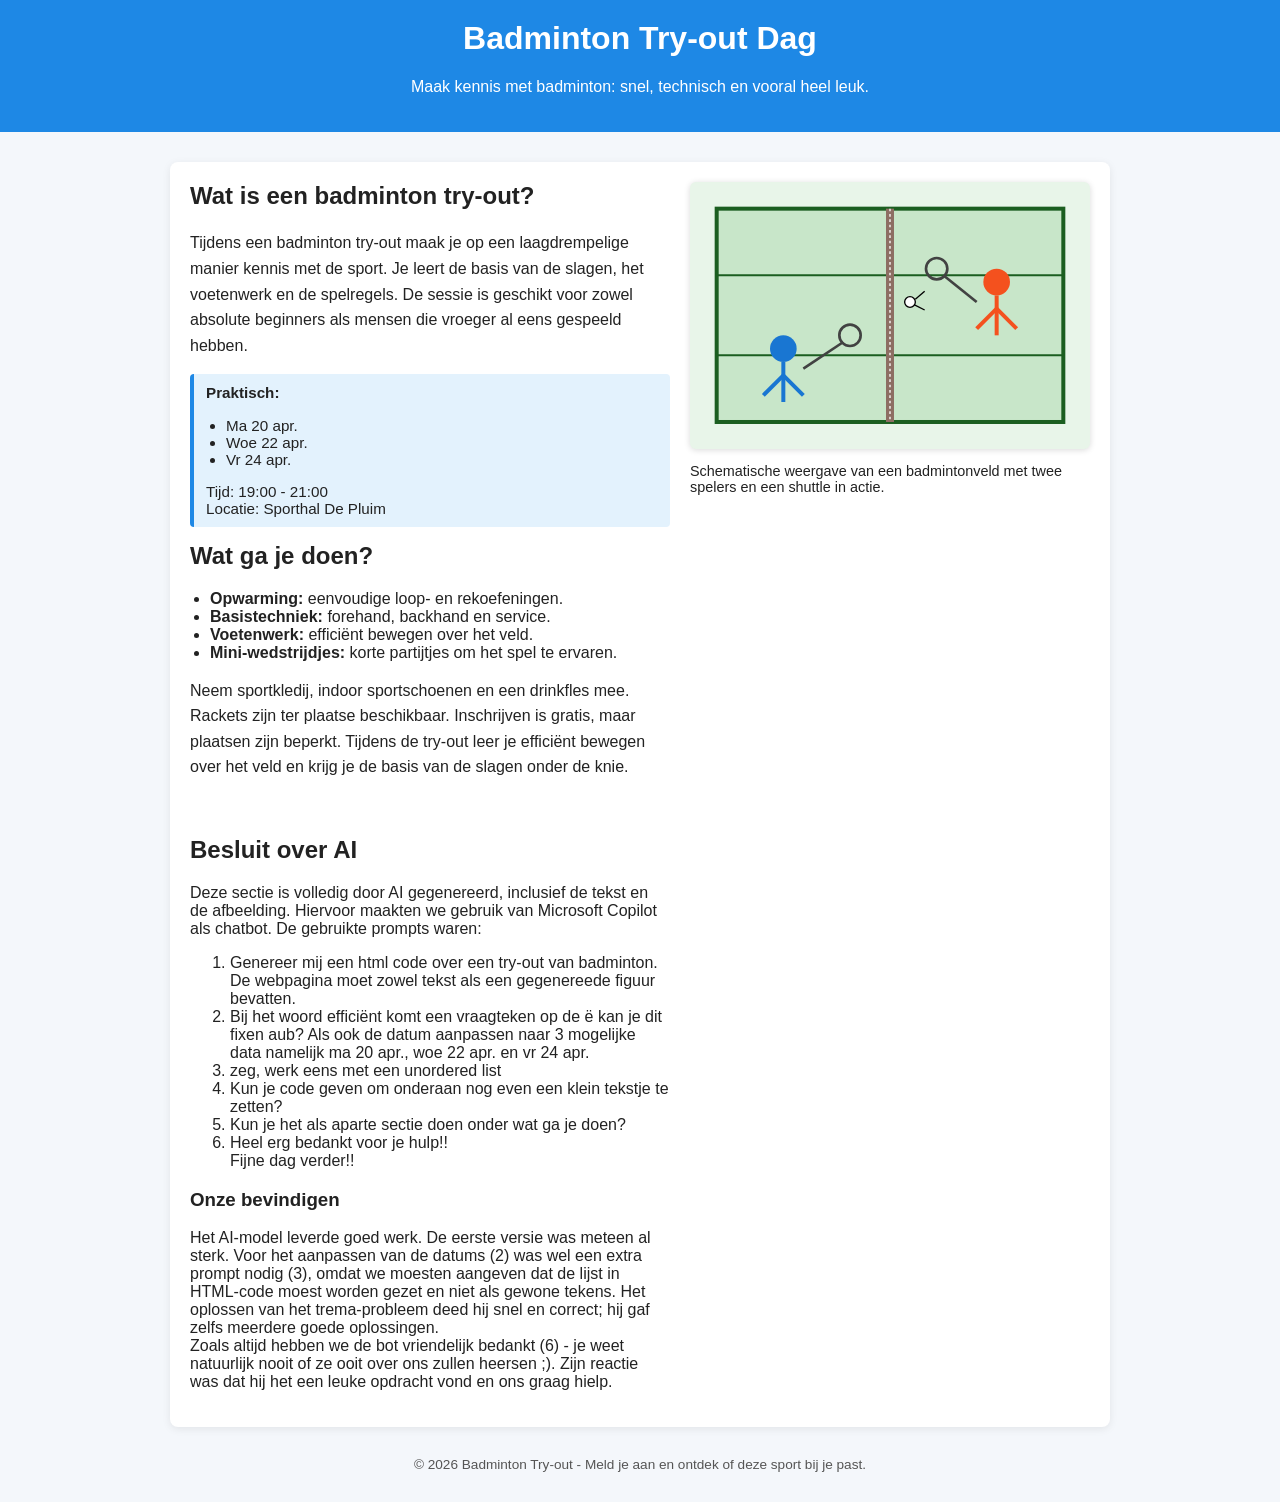
==== ai.htm @ c713dd19 "Add files via upload" ====
<!DOCTYPE html>
<html lang="nl">
<head>
  <meta charset="UTF-8" />
  <title>Badminton Try-out Dag</title>
  <style>
    body {
      font-family: Arial, sans-serif;
      margin: 0;
      padding: 0;
      background: #f4f7fb;
      color: #222;
    }
    header {
      background: #1e88e5;
      color: white;
      padding: 20px;
      text-align: center;
    }
    main {
      max-width: 900px;
      margin: 30px auto;
      padding: 20px;
      background: white;
      box-shadow: 0 2px 8px rgba(0,0,0,0.08);
      border-radius: 8px;
      display: grid;
      grid-template-columns: 1.2fr 1fr;
      gap: 20px;
    }
    h1, h2 {
      margin-top: 0;
    }
    .info p {
      line-height: 1.6;
    }
    .highlight {
      background: #e3f2fd;
      border-left: 4px solid #1e88e5;
      padding: 10px 12px;
      margin: 15px 0;
      border-radius: 4px;
      font-size: 0.95rem;
    }
    ul {
      padding-left: 20px;
    }
    svg {
      width: 100%;
      height: auto;
      border-radius: 6px;
      box-shadow: 0 1px 6px rgba(0,0,0,0.15);
      background: #e8f5e9;
    }
    footer {
      text-align: center;
      font-size: 0.85rem;
      color: #555;
      margin: 20px 0 30px;
    }
  </style>
</head>
<body>
  <header>
    <h1>Badminton Try-out Dag</h1>
    <p>Maak kennis met badminton: snel, technisch en vooral heel leuk.</p>
  </header>

  <main>
    <section class="info">
      <h2>Wat is een badminton try-out?</h2>
      <p>
        Tijdens een badminton try-out maak je op een laagdrempelige manier kennis met de sport.
        Je leert de basis van de slagen, het voetenwerk en de spelregels. De sessie is geschikt
        voor zowel absolute beginners als mensen die vroeger al eens gespeeld hebben.
      </p>

      <div class="highlight">
          <strong>Praktisch:</strong>
          <ul>
            <li>Ma 20 apr.</li>
            <li>Woe 22 apr.</li>
            <li>Vr 24 apr.</li>
          </ul>
          Tijd: 19:00 - 21:00<br>
          Locatie: Sporthal De Pluim
      </div>

      <h2>Wat ga je doen?</h2>
      <ul>
        <li><strong>Opwarming:</strong> eenvoudige loop- en rekoefeningen.</li>
        <li><strong>Basistechniek:</strong> forehand, backhand en service.</li>
        <li><strong>Voetenwerk:</strong> effici&euml;nt bewegen over het veld.</li>
        <li><strong>Mini-wedstrijdjes:</strong> korte partijtjes om het spel te ervaren.</li>
      </ul>

      <p>
        Neem sportkledij, indoor sportschoenen en een drinkfles mee. Rackets zijn ter plaatse
        beschikbaar. Inschrijven is gratis, maar plaatsen zijn beperkt. Tijdens de try-out leer je
        effici&euml;nt bewegen over het veld en krijg je de basis van de slagen onder de knie.
      </p>
    </section>

    <section aria-label="Badminton veld illustratie">
      <!-- Gegenereerde figuur met SVG -->
      <svg viewBox="0 0 300 200">
        <!-- Veld -->
        <rect x="20" y="20" width="260" height="160" fill="#c8e6c9" stroke="#1b5e20" stroke-width="3" />
        <!-- Middenlijn -->
        <line x1="150" y1="20" x2="150" y2="180" stroke="#1b5e20" stroke-width="2" stroke-dasharray="4 4" />
        <!-- Service lijnen -->
        <line x1="20" y1="70" x2="280" y2="70" stroke="#1b5e20" stroke-width="1.5" />
        <line x1="20" y1="130" x2="280" y2="130" stroke="#1b5e20" stroke-width="1.5" />
        <!-- Net -->
        <rect x="147" y="20" width="6" height="160" fill="#8d6e63" />
        <line x1="150" y1="20" x2="150" y2="180" stroke="#ffffff" stroke-width="1" stroke-dasharray="2 2" />

        <!-- Speler links -->
        <circle cx="70" cy="125" r="10" fill="#1976d2" />
        <line x1="70" y1="135" x2="70" y2="165" stroke="#1976d2" stroke-width="3" />
        <line x1="70" y1="145" x2="55" y2="160" stroke="#1976d2" stroke-width="3" />
        <line x1="70" y1="145" x2="85" y2="160" stroke="#1976d2" stroke-width="3" />
        <!-- Racket links -->
        <line x1="85" y1="140" x2="115" y2="120" stroke="#424242" stroke-width="2" />
        <circle cx="120" cy="115" r="8" fill="none" stroke="#424242" stroke-width="2" />

        <!-- Speler rechts -->
        <circle cx="230" cy="75" r="10" fill="#f4511e" />
        <line x1="230" y1="85" x2="230" y2="115" stroke="#f4511e" stroke-width="3" />
        <line x1="230" y1="95" x2="215" y2="110" stroke="#f4511e" stroke-width="3" />
        <line x1="230" y1="95" x2="245" y2="110" stroke="#f4511e" stroke-width="3" />
        <!-- Racket rechts -->
        <line x1="215" y1="90" x2="190" y2="70" stroke="#424242" stroke-width="2" />
        <circle cx="185" cy="65" r="8" fill="none" stroke="#424242" stroke-width="2" />

        <!-- Shuttle -->
        <circle cx="165" cy="90" r="4" fill="#ffffff" stroke="#000000" stroke-width="1" />
        <line x1="169" y1="88" x2="176" y2="82" stroke="#000000" stroke-width="1" />
        <line x1="168" y1="92" x2="176" y2="96" stroke="#000000" stroke-width="1" />
      </svg>

      <p style="font-size:0.9rem; margin-top:10px;">
        Schematische weergave van een badmintonveld met twee spelers en een shuttle in actie.
      </p>
    </section>
		<section class="extra-info" style="margin-top:20px;">
				<h2>Besluit over AI</h2>
  			 <p>
    		 Deze sectie is volledig door AI gegenereerd, inclusief de tekst en de 
				 afbeelding. Hiervoor maakten we gebruik van Microsoft Copilot als
				 chatbot. De gebruikte prompts waren:
				 <ol>
				 		 <li>Genereer mij een html code over een try-out van badminton.
De webpagina moet zowel tekst als een gegenereede figuur bevatten.</li>
						 <li>Bij het woord effici&euml;nt komt een vraagteken op de &euml; kan je dit fixen aub?
Als ook de datum aanpassen naar 3 mogelijke data namelijk ma 20 apr., woe 22 apr. en vr 24 apr.</li>
						 <li>zeg, werk eens met een unordered list</li>
						 <li>Kun je code geven om onderaan nog even een klein tekstje te zetten?</li>
						 <li>Kun je het als aparte sectie doen onder wat ga je doen?</li>
						 <li>Heel erg bedankt voor je hulp!! <br>
Fijne dag verder!!</li>
				 </ol>
				 </p>
				 <h3>Onze bevindigen</h3>
				 <p>
				 Het AI-model leverde goed werk. De eerste versie was meteen al sterk.
				 Voor het aanpassen van de datums (2) was wel een extra prompt nodig (3),
				 omdat we moesten aangeven dat de lijst in HTML-code moest worden gezet
				 en niet als gewone tekens. Het oplossen van het trema-probleem deed hij
				 snel en correct; hij gaf zelfs meerdere goede oplossingen.
				 <br>
				 Zoals altijd hebben we de bot vriendelijk bedankt (6) - je weet
				 natuurlijk nooit of ze ooit over ons zullen heersen ;). Zijn reactie
				 was dat hij het een leuke opdracht vond en ons graag hielp.
  			 </p>
		</section>
  </main>
	<footer>
    &copy; 2026 Badminton Try-out - Meld je aan en ontdek of deze sport bij je past.
  </footer>
</body>
</html>
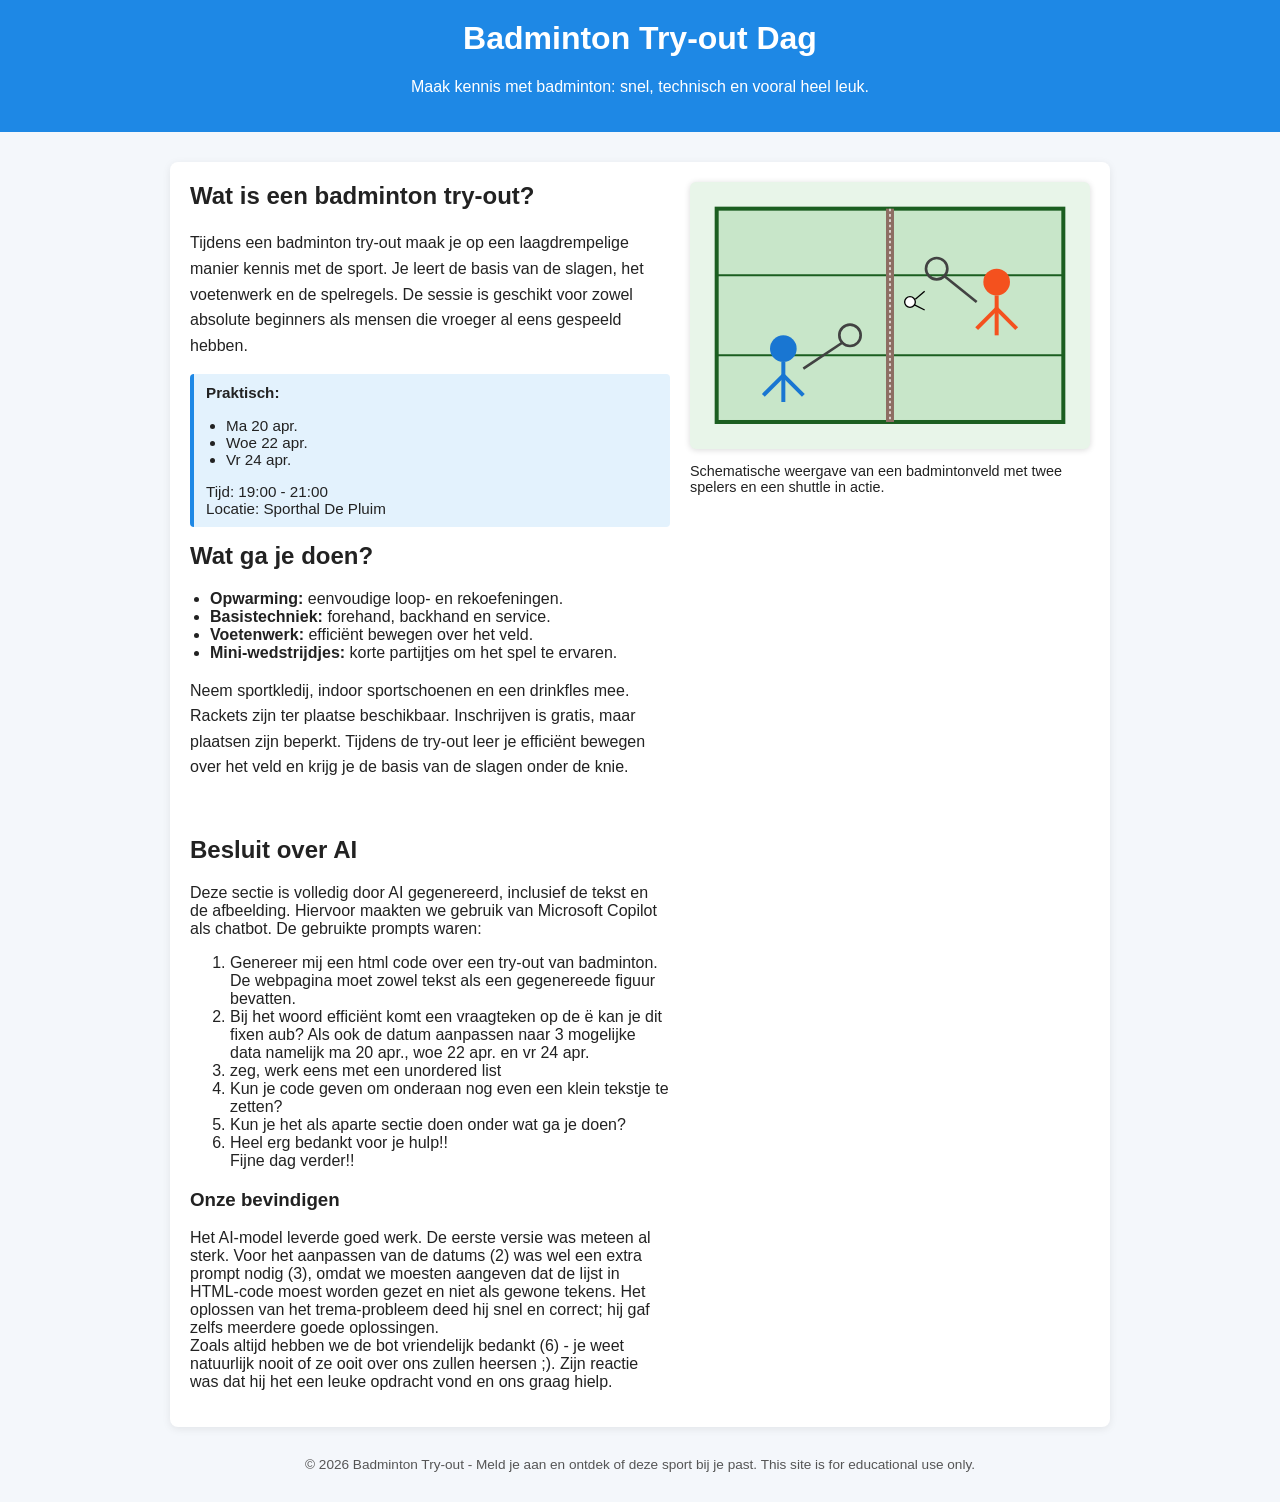
==== commit 136b63f8: "Update ai.htm" ====
--- a/ai.htm
+++ b/ai.htm
@@ -177,6 +177,8 @@
   </main>
 	<footer>
     &copy; 2026 Badminton Try-out - Meld je aan en ontdek of deze sport bij je past.
+	This site is for educational use only.
   </footer>
 </body>
 </html>
+
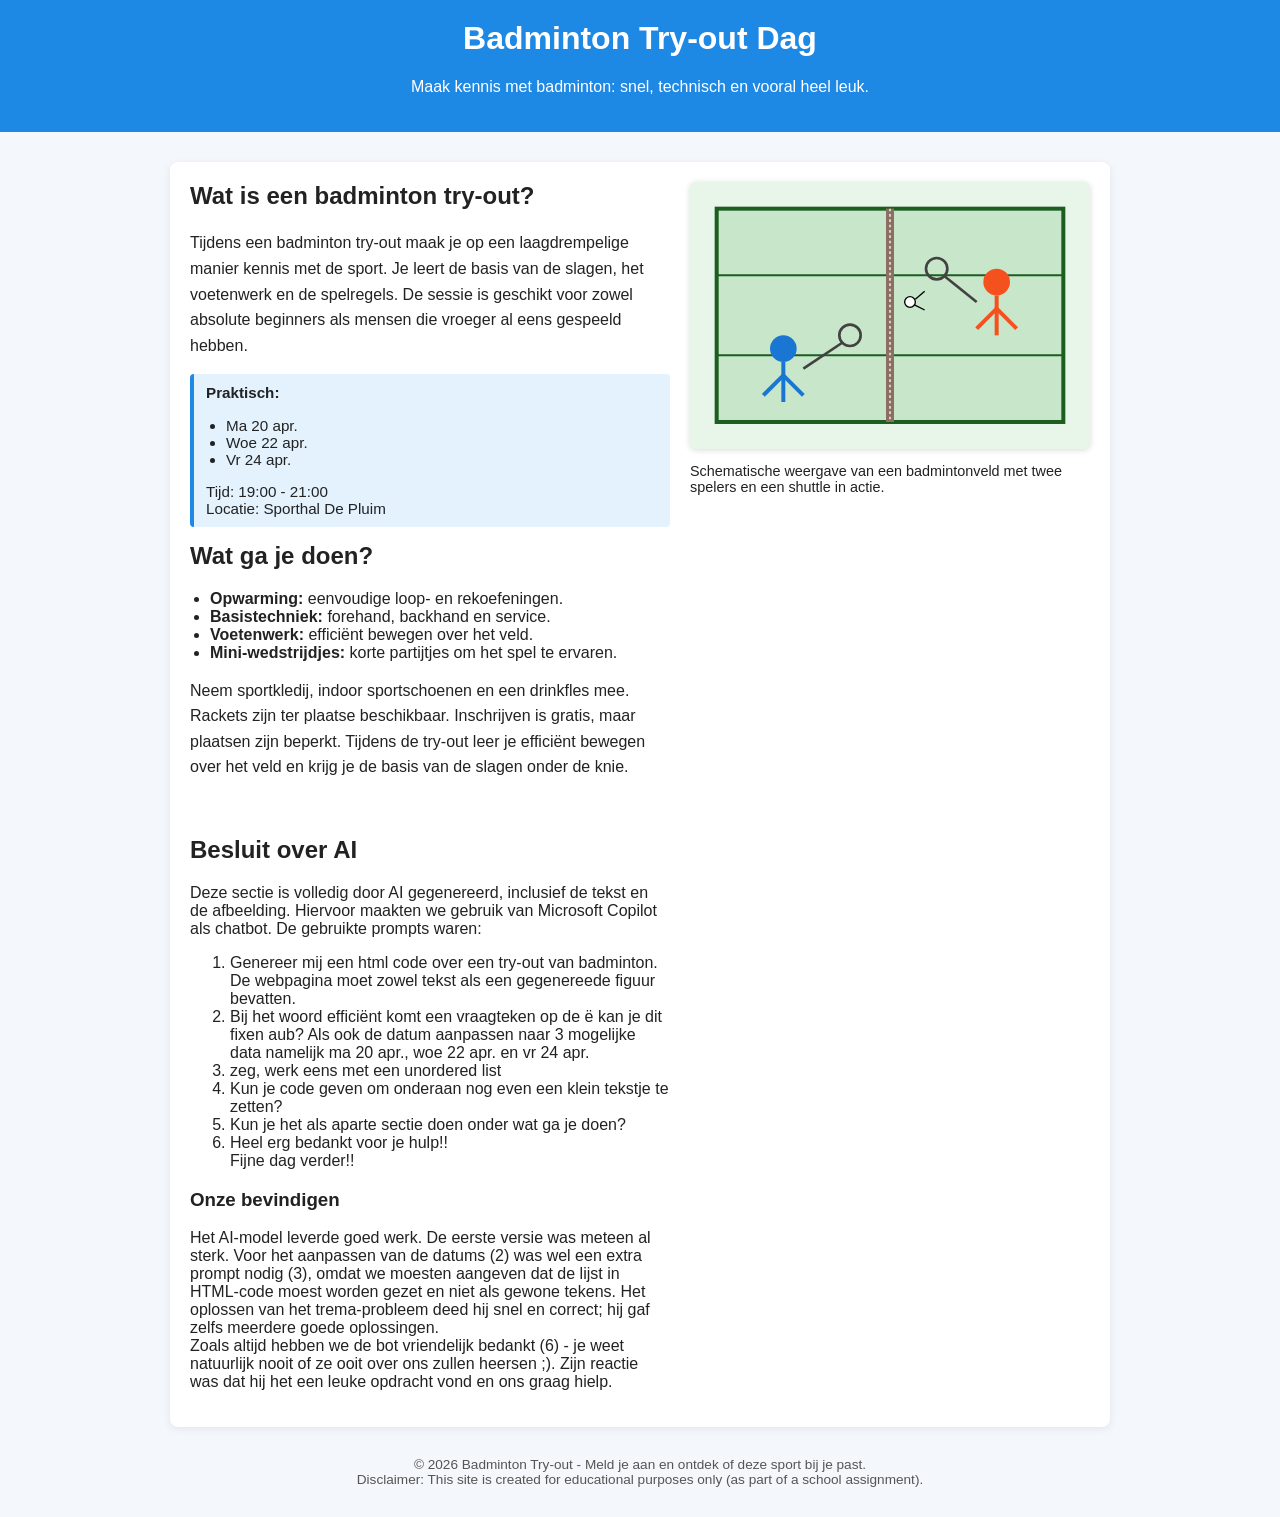
==== commit e5700e3d: "Update ai.htm" ====
--- a/ai.htm
+++ b/ai.htm
@@ -177,8 +177,10 @@
   </main>
 	<footer>
     &copy; 2026 Badminton Try-out - Meld je aan en ontdek of deze sport bij je past.
-	This site is for educational use only.
+		<br>
+	Disclaimer: This site is created for educational purposes only (as part of a school assignment).
   </footer>
 </body>
 </html>
 
+
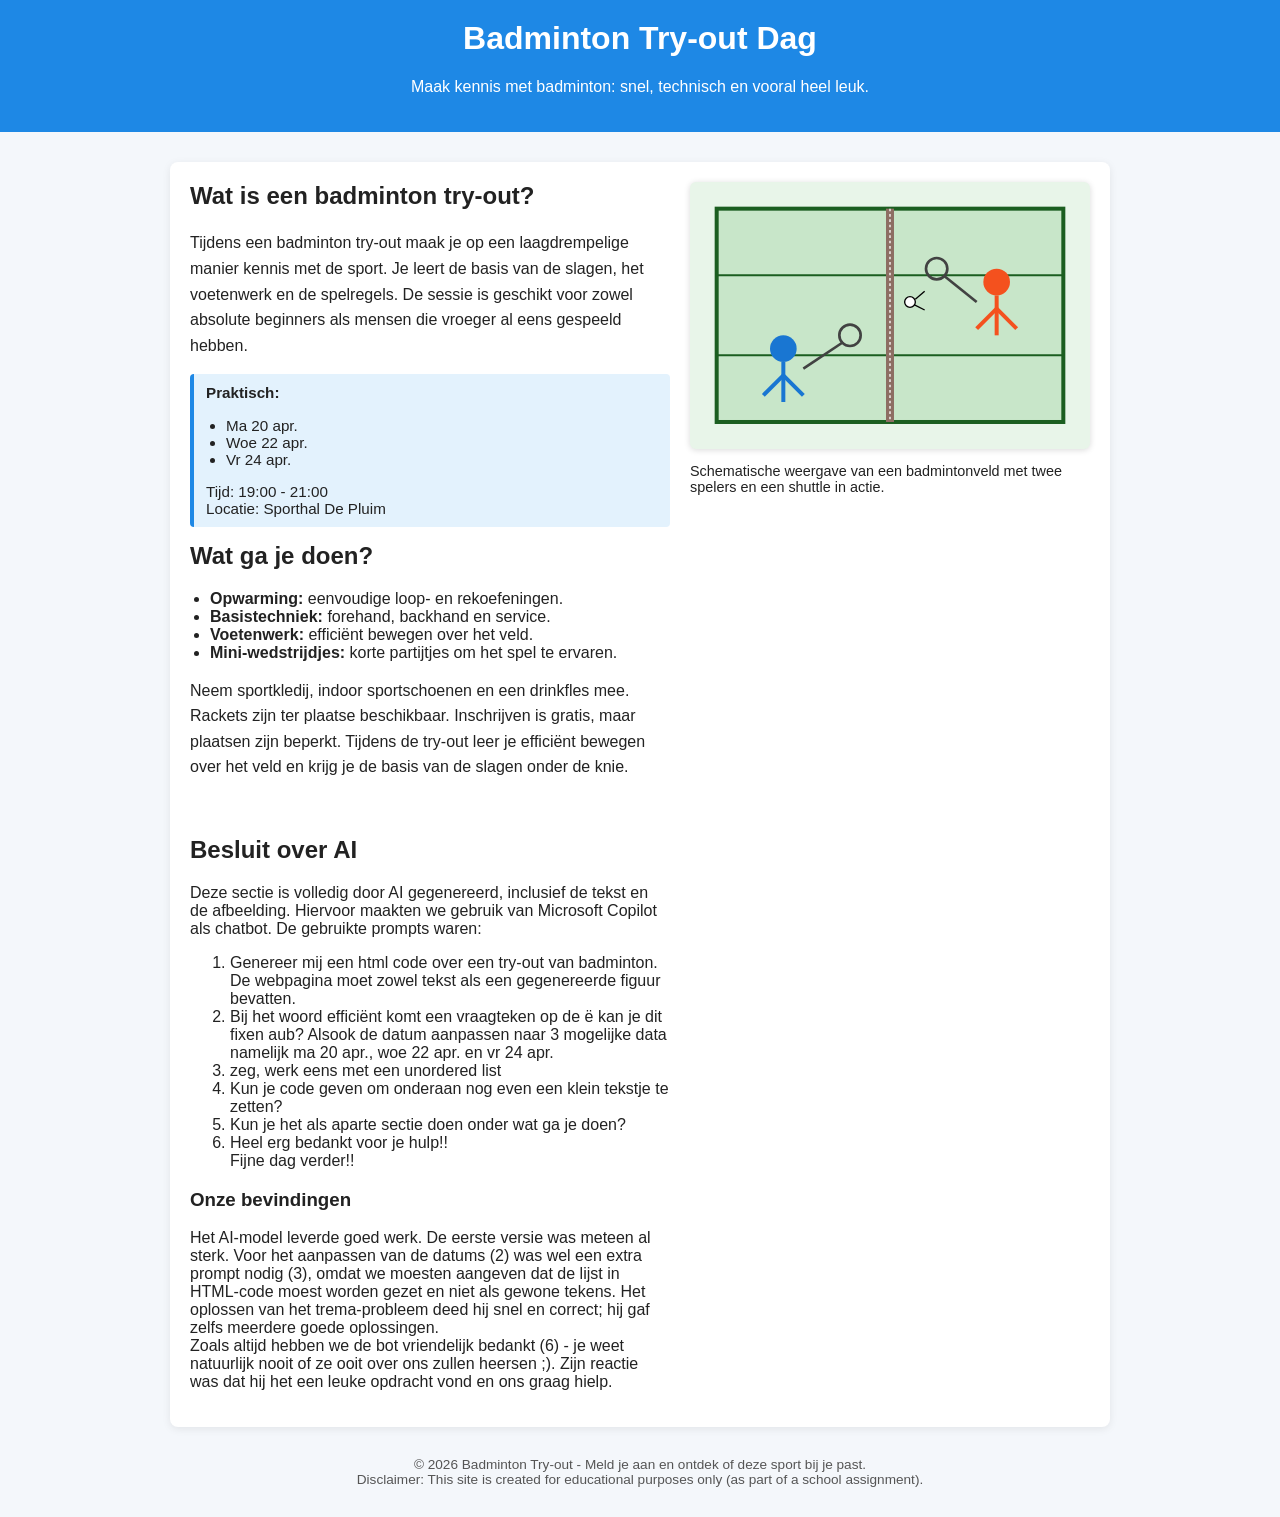
==== commit ccc511c1: "Update ai.htm" ====
--- a/ai.htm
+++ b/ai.htm
@@ -151,9 +151,9 @@
 				 chatbot. De gebruikte prompts waren:
 				 <ol>
 				 		 <li>Genereer mij een html code over een try-out van badminton.
-De webpagina moet zowel tekst als een gegenereede figuur bevatten.</li>
+De webpagina moet zowel tekst als een gegenereerde figuur bevatten.</li>
 						 <li>Bij het woord effici&euml;nt komt een vraagteken op de &euml; kan je dit fixen aub?
-Als ook de datum aanpassen naar 3 mogelijke data namelijk ma 20 apr., woe 22 apr. en vr 24 apr.</li>
+Alsook de datum aanpassen naar 3 mogelijke data namelijk ma 20 apr., woe 22 apr. en vr 24 apr.</li>
 						 <li>zeg, werk eens met een unordered list</li>
 						 <li>Kun je code geven om onderaan nog even een klein tekstje te zetten?</li>
 						 <li>Kun je het als aparte sectie doen onder wat ga je doen?</li>
@@ -161,7 +161,7 @@
 Fijne dag verder!!</li>
 				 </ol>
 				 </p>
-				 <h3>Onze bevindigen</h3>
+				 <h3>Onze bevindingen</h3>
 				 <p>
 				 Het AI-model leverde goed werk. De eerste versie was meteen al sterk.
 				 Voor het aanpassen van de datums (2) was wel een extra prompt nodig (3),
@@ -184,3 +184,4 @@
 </html>
 
 
+
